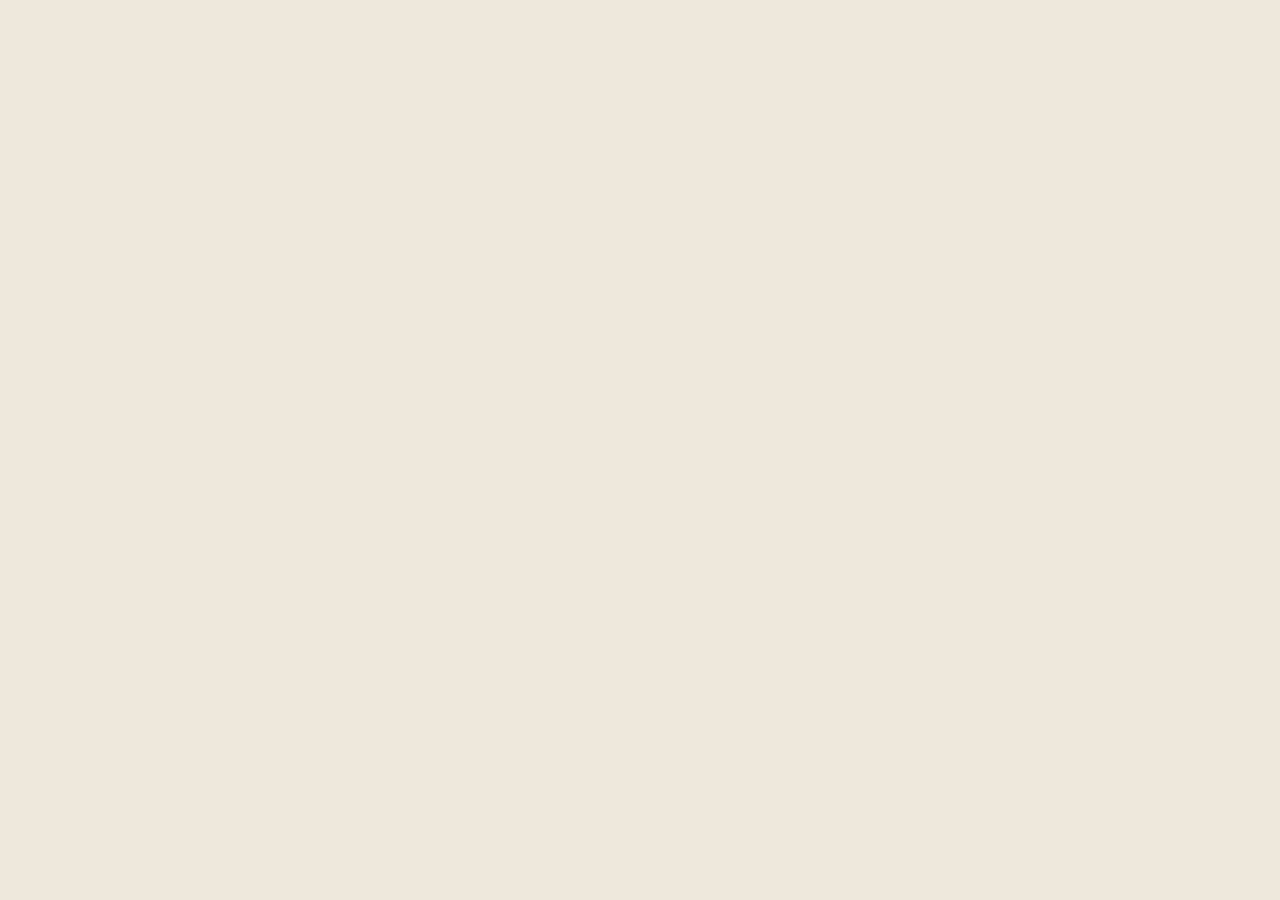
==== world-footprint/index.html @ 635eeeb5 "部署世界足迹公网版（纯前端 + 本地存储）" ====
<!doctype html>
<html lang="zh-CN">
<head>
  <meta charset="UTF-8" />
  <meta name="viewport" content="width=device-width, initial-scale=1.0" />
  <title>世界足迹 · World Footprint</title>
  <script type="module" crossorigin src="./assets/index-CyXWu9of.js"></script>
  <link rel="stylesheet" crossorigin href="./assets/index-BVvyzvWM.css">
</head>
<body>
  <div id="root"></div>
</body>
</html>
---- world-footprint/assets/index-BVvyzvWM.css ----
:root{font-family:Inter,-apple-system,BlinkMacSystemFont,PingFang SC,sans-serif;color:#342f28;background:#eee8dc;font-synthesis:none}*{box-sizing:border-box}html,body,#root{width:100%;min-width:320px;height:100%;margin:0;overflow:hidden}button,input,textarea{font:inherit}button{color:inherit}.paper-stage{--ink: #3b342b;position:relative;width:100%;height:100%;display:grid;place-items:center;overflow:hidden;perspective:1500px;background:radial-gradient(circle at 18% 18%,rgba(255,255,255,.9),transparent 30%),radial-gradient(circle at 82% 76%,rgba(211,176,126,.24),transparent 34%),linear-gradient(145deg,#f5f0e6,#e9e0d1);transition:opacity .7s ease,transform .8s cubic-bezier(.2,.8,.2,1)}.paper-stage-leaving{opacity:0;transform:scale(1.035)}.paper-orbit{position:absolute;border:1px solid rgba(91,76,58,.12);border-radius:50%;pointer-events:none}.paper-orbit-a{width:70vw;height:70vw;left:-35vw;top:-42vw}.paper-orbit-b{width:56vw;height:56vw;right:-28vw;bottom:-36vw}.paper-sheet{--paper-x: 50%;--paper-y: 50%;--paper-rx: 0deg;--paper-ry: 0deg;--paper-tx: 0px;--paper-ty: 0px;position:relative;width:min(680px,calc(100vw - 44px));min-height:min(72vh,650px);padding:clamp(42px,7vw,74px);display:flex;flex-direction:column;background:#fbf8ef;border:1px solid rgba(110,91,65,.1);border-radius:28px 76px 34px 64px/58px 32px 72px 40px;clip-path:polygon(2% 1%,25% 2%,49% 0,74% 1.5%,97% 0,100% 6%,99% 27%,100% 51%,98.5% 74%,100% 94%,96% 99%,71% 98%,49% 100%,25% 98%,4% 100%,0 94%,1.5% 71%,0 48%,1.5% 24%,0 6%);filter:drop-shadow(0 32px 42px rgba(84,65,42,.16)) drop-shadow(0 5px 10px rgba(84,65,42,.07));transform-style:preserve-3d;transform:translate3d(var(--paper-tx),var(--paper-ty),0) rotateX(var(--paper-rx)) rotateY(var(--paper-ry));transition:transform .18s ease-out,box-shadow .35s ease;cursor:url("data:image/svg+xml,%3Csvg xmlns='http://www.w3.org/2000/svg' width='28' height='28'%3E%3Ccircle cx='14' cy='14' r='7' fill='none' stroke='%23957b57' stroke-width='1.4'/%3E%3Ccircle cx='14' cy='14' r='2' fill='%23957b57'/%3E%3C/svg%3E") 14 14,crosshair}.paper-sheet:before,.paper-sheet:after{content:"";position:absolute;pointer-events:none}.paper-sheet:before{top:17px;right:20px;bottom:19px;left:17px;border:1px solid rgba(106,87,62,.08);border-radius:24px 64px 30px 52px/48px 28px 58px 36px}.paper-sheet:after{width:96px;height:58px;right:6px;bottom:2px;background:radial-gradient(ellipse at bottom right,rgba(225,211,188,.62),rgba(255,253,246,.12) 68%,transparent 70%);transform:rotate(-3deg);filter:blur(.2px)}.paper-grain{position:absolute;top:0;right:0;bottom:0;left:0;opacity:.19;pointer-events:none;background-image:url("data:image/svg+xml,%3Csvg viewBox='0 0 180 180' xmlns='http://www.w3.org/2000/svg'%3E%3Cfilter id='n'%3E%3CfeTurbulence type='fractalNoise' baseFrequency='.85' numOctaves='3' stitchTiles='stitch'/%3E%3C/filter%3E%3Crect width='100%25' height='100%25' filter='url(%23n)' opacity='.25'/%3E%3C/svg%3E");mix-blend-mode:multiply}.paper-light{position:absolute;top:0;right:0;bottom:0;left:0;pointer-events:none;opacity:.72;background:radial-gradient(circle 210px at var(--paper-x) var(--paper-y),rgba(255,255,255,.92),rgba(247,225,190,.15) 48%,transparent 72%);transition:background-position .15s ease}.paper-kicker,.paper-note,.eyebrow{font-size:10px;font-weight:600;letter-spacing:.2em;text-transform:uppercase;color:#987e5b}.paper-mark{margin-top:52px;color:#b76f50;font-size:30px;transform:translateZ(24px)}.paper-sheet h1{position:relative;margin:20px 0 22px;color:var(--ink);font-family:"Noto Serif SC",Songti SC,serif;font-size:clamp(38px,5.2vw,60px);line-height:1.28;font-weight:600;letter-spacing:-.035em;transform:translateZ(28px)}.paper-copy{position:relative;max-width:510px;margin:0;color:#756b5e;font-family:"Noto Serif SC",serif;font-size:14px;line-height:2;transform:translateZ(18px)}.paper-rule{width:100%;height:1px;margin:auto 0 24px;background:linear-gradient(90deg,#cbb89c,transparent)}.paper-enter{position:relative;width:100%;padding:15px 0;display:flex;justify-content:space-between;border:0;border-bottom:1px solid #675b4b;background:transparent;font-family:"Noto Serif SC",serif;font-size:16px;cursor:pointer;transition:color .25s,padding .25s}.paper-enter:hover{color:#b65f45;padding-left:8px;padding-right:8px}.paper-note{margin-top:16px;opacity:.68}.paper-stage-caption{position:absolute;bottom:22px;margin:0;color:#8b7e6d;font:11px "Noto Serif SC",serif;letter-spacing:.2em}.world-app{position:relative;width:100%;height:100%;overflow:hidden;color:#352f29;background:radial-gradient(circle at 75% 30%,rgba(255,255,255,.92),transparent 29%),linear-gradient(142deg,#f5efe5,#e7ddce 58%,#d9c9b4);transition:background .7s ease,color .7s ease;cursor:url("data:image/svg+xml,%3Csvg xmlns='http://www.w3.org/2000/svg' width='30' height='30'%3E%3Ccircle cx='15' cy='15' r='10' fill='none' stroke='%23946f52' stroke-width='1.2'/%3E%3Cpath d='M15 2v7M15 21v7M2 15h7M21 15h7' stroke='%23946f52' stroke-width='1.2'/%3E%3Ccircle cx='15' cy='15' r='2' fill='%23b9664c'/%3E%3C/svg%3E") 15 15,crosshair}.world-app-evening{color:#3e302d;background:radial-gradient(circle at 70% 26%,rgba(255,241,222,.9),transparent 30%),linear-gradient(145deg,#ead8ca,#d9b8aa 53%,#bda3a2)}.ambient{position:absolute;border-radius:50%;filter:blur(30px);opacity:.42;pointer-events:none}.ambient-a{width:320px;height:320px;top:-140px;right:12%;background:#fff7e9}.ambient-b{width:260px;height:260px;bottom:-100px;left:9%;background:#d7a88d}.world-header{position:absolute;z-index:20;top:0;left:0;right:0;height:76px;padding:0 clamp(20px,4vw,58px);display:flex;align-items:center;justify-content:space-between;border-bottom:1px solid rgba(88,70,49,.13);background:#f7f2e985;-webkit-backdrop-filter:blur(14px);backdrop-filter:blur(14px)}.brand{display:flex;align-items:center;gap:12px}.brand>span{font-size:23px;color:#b76549}.brand div{display:grid;gap:2px}.brand strong{font:600 17px "Noto Serif SC",serif;letter-spacing:.08em}.brand small{color:#887a68;font-size:9px;letter-spacing:.17em}.world-header nav{display:flex;align-items:center;gap:6px}.world-header nav button{padding:9px 14px;border:0;border-radius:999px;background:transparent;color:#62584c;font-size:12px;cursor:pointer;transition:background .25s,transform .25s}.world-header nav button:hover{background:#ffffff8c;transform:translateY(-1px)}.world-header .mode-button{border:1px solid rgba(112,88,61,.22);margin-left:5px}.world-header nav .nav-active{background:#b9684f;color:#fff;box-shadow:0 6px 16px #b9684f33}.search-box{position:relative;display:flex;align-items:center}.search-results{position:absolute;top:100%;left:0;right:0;margin-top:8px;background:#fffffff2;border-radius:10px;box-shadow:0 4px 20px #00000026;max-height:300px;overflow-y:auto;z-index:1000}.search-result-item{display:flex;flex-direction:column;padding:12px 16px;border:none;background:transparent;text-align:left;cursor:pointer;border-bottom:1px solid rgba(0,0,0,.05);transition:background .15s}.search-result-item:last-child{border-bottom:none}.search-result-item:hover{background:#b7684f14}.search-result-name{font-size:13px;color:#3f382f;margin-bottom:2px}.search-result-type{font-size:11px;color:#999;text-transform:capitalize}.search-input{padding:8px 14px;border:1px solid rgba(201,169,110,.3);border-radius:20px;background:#fffffff2;color:#3f382f;font-size:13px;width:200px;outline:none;transition:all .2s}.search-input:focus{border-color:#b9684f;box-shadow:0 0 0 2px #c9a96e33;width:240px}.search-input::placeholder{color:#999}.search-clear{position:absolute;right:10px;background:none;border:none;color:#999;font-size:18px;cursor:pointer;padding:0;width:20px;height:20px;display:flex;align-items:center;justify-content:center}.search-clear:hover{color:#b9684f}.globe-shell{position:absolute;top:60px;right:0;bottom:0;left:0;overflow:hidden}.globe-host{position:absolute;top:0;right:0;bottom:0;left:0;z-index:2}.globe-host canvas{outline:none}.globe-halo{position:absolute;z-index:1;width:min(54vw,710px);aspect-ratio:1;left:50%;top:51%;transform:translate(-30%,-50%);border-radius:50%;background:radial-gradient(circle,rgba(255,255,255,.5),rgba(215,171,132,.13) 52%,transparent 70%);filter:blur(18px);pointer-events:none}.globe-loading{position:absolute;z-index:5;left:50%;top:50%;color:#8d7c69;font:13px "Noto Serif SC",serif;letter-spacing:.12em}.globe-zoom-controls{position:absolute;z-index:18;right:28px;bottom:28px;display:grid;grid-template-columns:40px 40px auto;gap:7px;pointer-events:auto}.globe-zoom-controls button{height:40px;padding:0;border:1px solid rgba(105,82,56,.18);border-radius:12px;background:#f9f4ebdb;color:#65594c;box-shadow:0 8px 22px #4d39251a;-webkit-backdrop-filter:blur(12px);backdrop-filter:blur(12px);font-size:20px;cursor:pointer;transition:transform .18s ease,background .18s ease}.globe-zoom-controls button:hover{transform:translateY(-2px);background:#fffbf4fa}.globe-zoom-controls .globe-china-button{padding:0 14px;font-size:11px;letter-spacing:.06em}.globe-guide{position:absolute;z-index:10;left:clamp(24px,7vw,104px);top:50%;width:min(360px,33vw);transform:translateY(-42%);pointer-events:none;transition:opacity .28s ease,transform .32s ease,visibility .28s}.globe-guide-hidden{opacity:0;visibility:hidden;transform:translate(-20px,-42%)}.globe-guide h1{margin:16px 0 20px;font:600 clamp(34px,4vw,58px)/1.28 "Noto Serif SC",serif;letter-spacing:-.045em}.globe-guide p{color:#7f7162;font:12px "Noto Serif SC",serif;letter-spacing:.08em}.zoom-hint{position:absolute;z-index:12;left:50%;bottom:24px;padding:8px 14px;border:1px solid rgba(105,82,56,.14);border-radius:999px;background:#f8f2e8c2;color:#746858;font-size:10px;letter-spacing:.08em;-webkit-backdrop-filter:blur(12px);backdrop-filter:blur(12px);opacity:0;visibility:hidden;transform:translate(-50%,8px);pointer-events:none;transition:opacity .25s ease,transform .25s ease,visibility .25s}.zoom-hint-visible{opacity:1;visibility:visible;transform:translate(-50%)}.world-counter{position:absolute;z-index:10;left:clamp(24px,7vw,104px);bottom:34px;display:flex;align-items:center;gap:8px;color:#766958;font-size:11px;letter-spacing:.08em}.world-counter span{color:#af6048;font-size:16px;font-weight:600}.world-counter i{width:24px;height:1px;background:#5b49344d}.globe-label{padding:9px 11px;display:grid;gap:3px;border:1px solid rgba(255,255,255,.45);border-radius:8px;background:#362d26c7;color:#fff;-webkit-backdrop-filter:blur(9px);backdrop-filter:blur(9px)}.globe-label b{font:13px "Noto Serif SC",serif}.globe-label span{color:#eadaca;font-size:10px}.place-label{position:relative;display:flex;align-items:center;gap:4px;color:#fffaf1;text-shadow:0 1px 4px rgba(27,25,24,.9),0 0 9px rgba(27,25,24,.65);white-space:nowrap;padding:0;border:0;background:transparent;pointer-events:auto;cursor:pointer;transform:translate(-2px,-50%) scale(var(--label-scale, .8));transform-origin:left center;transition:opacity .16s ease}.place-label i{width:4px;height:4px;border-radius:50%;background:#f4bf82;box-shadow:0 0 0 2px #f4bf823b,0 0 8px #f4bf82e6}.place-label span{font:600 10px "Noto Serif SC",Songti SC,serif;letter-spacing:.02em}.place-label small{color:#fff6e7bd;font-size:7px}.place-label-capital{color:#fffaf1}.place-label-province{color:#fff0ce}.place-label-global-city{color:#f8e6d0;font-weight:600}.place-label-global-city i{background:#e8a070;box-shadow:0 0 0 2px #e8a07033,0 0 8px #e8a070b3}.place-label-prefecture{color:#f9ead4}.place-label-prefecture span{font-size:9px;font-weight:500}.place-label-county{color:#eee2d2;opacity:.9}.place-label-county span{font-size:8px;font-weight:500}.place-label-province i,.place-label-prefecture i,.place-label-county i{background:#f07a5d;box-shadow:0 0 0 2px #f07a5d2e,0 0 7px #f07a5da6}.place-label-search{z-index:3;padding:5px 8px;border-radius:999px;background:#423227d6;transform:translate(-2px,-50%) scale(1)}.place-label-search span{font-size:12px;font-weight:700}.place-label-visited{color:gold;font-weight:700}.place-label-visited i{background:gold;box-shadow:0 0 0 3px #ffd70066,0 0 12px #ffd700cc}.place-label-visited small:last-child{color:gold;font-weight:700;margin-left:2px}.archive-page{position:absolute;z-index:8;top:76px;right:0;bottom:0;left:0;overflow-y:auto;padding:clamp(52px,7vw,96px) clamp(24px,8vw,120px) 100px;background:radial-gradient(circle at 84% 10%,rgba(255,255,255,.75),transparent 26%),linear-gradient(145deg,#f7f1e7f5,#e6d8c6f5)}.archive-paper{position:fixed;pointer-events:none;border:1px solid rgba(117,91,60,.08);border-radius:50%}.archive-paper-a{width:420px;height:420px;right:-160px;top:160px}.archive-paper-b{width:300px;height:300px;left:-130px;bottom:-100px}.archive-hero{position:relative;max-width:1120px;margin:0 auto;display:flex;align-items:flex-start;justify-content:space-between;gap:32px}.archive-hero h1{margin:16px 0 18px;font:600 clamp(42px,6vw,76px)/1.18 "Noto Serif SC","Songti SC",serif;letter-spacing:-.055em}.archive-hero p{max-width:480px;margin:0;color:#776a5b;font:14px/1.9 "Noto Serif SC",Songti SC,serif}.archive-back{padding:11px 17px;border:1px solid rgba(104,79,50,.18);border-radius:999px;background:#ffffff7a;color:#6d6051;cursor:pointer}.archive-summary{max-width:1120px;margin:54px auto 78px;display:grid;grid-template-columns:repeat(5,1fr);border-top:1px solid rgba(104,79,50,.16);border-bottom:1px solid rgba(104,79,50,.16)}.archive-summary article{min-height:132px;padding:24px;display:flex;flex-direction:column;justify-content:flex-end;border-right:1px solid rgba(104,79,50,.13)}.archive-summary article:last-child{border-right:0}.archive-summary strong{color:#ad624b;font:600 40px "Noto Serif SC",serif}.archive-summary span{color:#817463;font-size:11px;letter-spacing:.08em}.province-progress{max-width:1120px;margin:0 auto 40px;padding:20px 0}.province-progress .progress-bar{width:100%;height:8px;background:#c9a96e26;border-radius:4px;overflow:hidden;margin-bottom:12px}.province-progress .progress-fill{height:100%;background:linear-gradient(90deg,#c68b6d,#a95643);border-radius:4px;transition:width .5s ease}.province-progress span{color:#817463;font-size:13px;letter-spacing:.05em}.archive-section-title{max-width:1120px;margin:0 auto 24px;display:flex;align-items:flex-end;justify-content:space-between}.archive-section-title h2{margin:7px 0 0;font:600 26px "Noto Serif SC",serif}.archive-section-title>span{color:#8b7d6b;font-size:11px}.archive-grid{max-width:1120px;margin:0 auto;display:grid;grid-template-columns:repeat(2,minmax(0,1fr));gap:16px}.archive-card{position:relative;min-height:260px;padding:28px;overflow:hidden;text-align:left;border:1px solid rgba(103,79,50,.13);border-radius:22px 48px 24px 36px/34px 22px 42px 28px;background:#fdf9f1c7;color:#393229;box-shadow:0 16px 35px #533e2612;transition:transform .25s ease,box-shadow .25s ease,border-color .25s ease}.archive-card:hover{transform:translateY(-4px) rotate(-.25deg);border-color:#b4674c47;box-shadow:0 24px 46px #533e261f}.archive-index{position:absolute;top:18px;right:22px;color:#ad624b40;font:600 42px "Noto Serif SC",serif}.archive-card-date{color:#b16a52;font-size:10px;letter-spacing:.12em}.archive-card h3{max-width:76%;margin:20px 0 9px;font:600 24px "Noto Serif SC",serif}.archive-card-place{margin:0;color:#a16450;font-size:11px}.archive-card-story{display:-webkit-box;margin:24px 0 28px;overflow:hidden;color:#74695b;font:13px/1.8 "Noto Serif SC",serif;-webkit-line-clamp:2;-webkit-box-orient:vertical}.archive-card footer{position:absolute;left:28px;right:28px;bottom:22px;display:flex;justify-content:space-between;align-items:center;gap:10px;color:#8c7e6d;font-size:10px}.archive-card-actions{display:flex;align-items:center;gap:8px}.archive-share-button{padding:6px 12px;border:1px solid rgba(183,104,79,.45);border-radius:999px;background:#b7684f1a;color:#b7684f;font-size:11px;font-weight:600;cursor:pointer;transition:background .15s,border-color .15s,transform .15s}.archive-share-button:hover:not(:disabled){background:#b7684f;color:#fff;transform:translateY(-1px)}.archive-share-button:disabled{cursor:default;opacity:.75}.archive-share-button.shared{border-color:#684f3233;background:#684f3214;color:#7d7062}.archive-detail-button{padding:6px 4px;border:0;background:transparent;color:#8c7e6d;font-size:11px;cursor:pointer}.archive-detail-button:hover{color:#b7684f}.archive-empty{max-width:1120px;min-height:320px;margin:0 auto;display:grid;place-items:center;align-content:center;gap:10px;border:1px dashed rgba(104,79,50,.18);border-radius:32px;color:#817362;text-align:center}.archive-empty>span{color:#b76850;font-size:30px}.archive-empty h3{margin:0;font:600 22px "Noto Serif SC",serif}.archive-empty p{margin:0;font-size:12px}.archive-empty button{margin-top:8px;padding:10px 16px;border:0;border-radius:999px;background:#b9684f;color:#fff;cursor:pointer}.modal-overlay{position:fixed;z-index:100;top:0;right:0;bottom:0;left:0;display:grid;place-items:center;padding:22px;background:#493a2c38;-webkit-backdrop-filter:blur(9px);backdrop-filter:blur(9px);animation:fade-in .25s ease}.modal-card{width:min(500px,100%);max-height:min(760px,calc(100vh - 44px));overflow:auto;padding:28px;border:1px solid rgba(106,84,57,.18);border-radius:20px;background:#fcf8f0f5;box-shadow:0 28px 80px #4b392533;animation:card-in .35s cubic-bezier(.2,.8,.2,1);display:flex;flex-direction:column}.modal-header,.side-panel>header{display:flex;align-items:flex-start;justify-content:space-between;gap:18px}.modal-header h2,.side-panel h2,.detail-copy h2{margin:6px 0 0;font:600 25px "Noto Serif SC",serif}.icon-button{width:34px;height:34px;border:1px solid rgba(91,72,49,.16);border-radius:50%;background:#ffffff80;font-size:20px;cursor:pointer}.coordinate-row{margin:24px 0 16px;padding:12px 14px;display:flex;justify-content:space-between;gap:12px;border-radius:10px;background:#f1e9dc;color:#877764;font-size:11px}.coordinate-row strong{color:#ac654d;font-weight:500}.field{width:100%;margin-bottom:12px;padding:13px 14px;border:1px solid rgba(103,81,55,.17);border-radius:10px;outline:none;background:#ffffff85;color:#3f382f;transition:border .2s,box-shadow .2s}.field:focus{border-color:#c8876e;box-shadow:0 0 0 3px #c9876e1a}.field-area{min-height:96px;resize:vertical;font-family:"Noto Serif SC",serif;line-height:1.7}.date-field{display:flex;justify-content:space-between;align-items:center;margin:4px 0 14px;color:#776a5b;font-size:12px}.date-field input{padding:8px;border:1px solid rgba(103,81,55,.17);border-radius:8px;background:#fffaf2;color:#4e4439}.photo-drop{padding:18px;display:grid;place-items:center;gap:5px;border:1px dashed #c5a98b;border-radius:12px;color:#a56450;cursor:pointer}.photo-drop input{display:none}.photo-drop small{color:#948675;font-size:10px}.preview-grid{margin-top:10px;display:grid;grid-template-columns:repeat(5,1fr);gap:6px}.preview-grid img{width:100%;aspect-ratio:1;object-fit:cover;border-radius:7px}.modal-actions{margin-top:auto;display:flex;justify-content:flex-end;gap:8px;padding-top:16px;border-top:1px solid rgba(106,84,57,.08);flex-shrink:0;position:sticky;bottom:0;background:#fcf8f0f5}.button-quiet,.button-primary{padding:11px 17px;border-radius:999px;cursor:pointer}.button-quiet{border:1px solid rgba(103,81,55,.18);background:transparent}.button-primary{border:0;background:#b9684f;color:#fff;box-shadow:0 8px 20px #b9684f38}.button-primary:disabled{opacity:.55}.detail-card{padding:0;overflow:hidden;position:relative}.detail-close{position:absolute;z-index:3;top:14px;right:14px;background:#faf6eecc}.detail-photo{position:relative;height:290px;background:#e5d9c8}.detail-photo>img{width:100%;height:100%;object-fit:cover}.photo-nav{position:absolute;left:50%;bottom:12px;transform:translate(-50%);padding:5px 8px;display:flex;align-items:center;gap:10px;border-radius:999px;background:#342b249e;color:#fff;font-size:10px}.photo-nav button{border:0;background:transparent;color:#fff;cursor:pointer}.detail-copy{padding:26px}.detail-location{color:#ad654d;font-size:12px}.detail-story{color:#716659;font:14px/1.9 "Noto Serif SC",serif;white-space:pre-wrap}.detail-footer{margin-top:18px;padding-top:15px;display:flex;justify-content:space-between;border-top:1px solid rgba(99,77,52,.13);color:#8b7d6c;font-size:11px}.detail-footer button{border:0;background:transparent;color:#b26050;cursor:pointer}.side-panel{position:fixed;z-index:50;top:88px;right:22px;bottom:22px;width:min(360px,calc(100vw - 44px));padding:24px;overflow:auto;border:1px solid rgba(99,77,52,.15);border-radius:18px;background:#f9f4ebe0;box-shadow:0 24px 70px #4a392726;-webkit-backdrop-filter:blur(18px);backdrop-filter:blur(18px);animation:panel-in .35s ease}.stats-grid{margin-top:28px;display:grid;grid-template-columns:1fr 1fr;gap:10px}.stats-grid article{min-height:122px;padding:18px;display:flex;flex-direction:column;justify-content:flex-end;border-radius:13px;background:#ffffff7a;border:1px solid rgba(101,79,52,.11)}.stats-grid strong{color:#ae634b;font:600 34px "Noto Serif SC",serif}.stats-grid span{color:#817362;font-size:11px}.timeline-list{margin-top:24px;display:grid}.timeline-item{position:relative;padding:15px 10px 15px 24px;display:grid;gap:3px;text-align:left;border:0;border-left:1px solid #d4bfaa;background:transparent;cursor:pointer}.timeline-item:hover{background:#ffffff6b}.timeline-dot{position:absolute;width:8px;height:8px;left:-4px;top:22px;border-radius:50%;background:#b9684f;box-shadow:0 0 0 5px #b9684f1a}.timeline-item small{color:#ad6952;font-size:9px}.timeline-item strong{font:500 14px "Noto Serif SC",serif}.timeline-item em{color:#918272;font-size:10px;font-style:normal}.empty-state{color:#8f8170;font:14px "Noto Serif SC",serif}.achievement-toast{position:fixed;z-index:120;left:50%;bottom:28px;transform:translate(-50%);min-width:310px;padding:14px 20px;display:flex;gap:14px;align-items:center;border:1px solid rgba(166,102,76,.22);border-radius:16px;background:#fcf7eef0;box-shadow:0 18px 50px #503b262e;animation:toast-in .4s ease,toast-out .4s 2.9s forwards}.achievement-toast>span{font-size:28px}.achievement-toast div{display:grid;gap:2px}.achievement-toast small{color:#a56954;font-size:9px;letter-spacing:.12em}.achievement-toast strong{font:600 15px "Noto Serif SC",serif}.achievement-toast p{margin:0;color:#847666;font-size:10px}@keyframes fade-in{0%{opacity:0}}@keyframes card-in{0%{opacity:0;transform:translateY(15px) scale(.97)}}@keyframes panel-in{0%{opacity:0;transform:translate(20px)}}@keyframes toast-in{0%{opacity:0;transform:translate(-50%,18px)}}@keyframes toast-out{to{opacity:0;transform:translate(-50%,18px)}}@media (max-width: 780px){.paper-sheet{min-height:76vh;padding:38px 32px}.paper-mark{margin-top:28px}.world-header{height:66px;padding:0 16px}.brand small{display:none}.world-header nav button{padding:8px 9px;font-size:11px}.globe-shell{top:64px;right:0;bottom:0;left:0}.globe-guide{top:110px;left:20px;width:calc(100% - 40px);transform:none}.globe-guide h1{margin:10px 0 8px;font-size:30px}.globe-guide p{font-size:10px}.globe-halo{width:88vw;left:50%;top:61%;transform:translate(-50%,-50%)}.world-counter{left:20px;bottom:20px}.globe-zoom-controls{right:14px;bottom:16px;grid-template-columns:36px 36px auto}.globe-zoom-controls button{height:36px}.side-panel{top:76px;right:12px;bottom:12px}.preview-grid{grid-template-columns:repeat(4,1fr)}.archive-page{top:66px;right:0;bottom:0;left:0;padding:42px 18px 70px}.archive-hero{display:grid}.archive-hero h1{font-size:44px}.archive-back{justify-self:start}.archive-summary{grid-template-columns:1fr 1fr;margin:38px auto 56px}.archive-summary article:nth-child(2){border-right:0}.archive-summary article:nth-child(-n+4){border-bottom:1px solid rgba(104,79,50,.13)}.archive-summary article:last-child{grid-column:1 / -1}.archive-grid{grid-template-columns:1fr}.modal-card{overflow-y:auto;-webkit-overflow-scrolling:touch}.footprint-picker-item{padding:8px 12px}.footprint-picker-name{font-size:12px;max-width:150px}.footprint-picker-meta{font-size:10px}.composer-label{font-size:12px}.modal-overlay{padding:12px}.modal-card{width:100%;max-height:85vh;padding:16px 14px 12px;border-radius:18px;overflow-y:auto;-webkit-overflow-scrolling:touch;display:flex;flex-direction:column}.modal-card>*{flex-shrink:0}.modal-header h2{font-size:20px}.field{margin-bottom:10px;padding:11px 12px}.field-area{min-height:72px}.photo-drop{padding:14px}.modal-actions{padding-top:12px}.modal-actions .button-primary,.modal-actions .button-quiet{padding:10px 14px;font-size:13px}.coordinate-row{margin:18px 0 12px;padding:10px 12px}.date-field{margin:2px 0 12px}}.community-page{position:absolute;z-index:8;top:76px;right:0;bottom:0;left:0;overflow-y:auto;padding:clamp(32px,5vw,64px) clamp(20px,6vw,80px) 80px;background:radial-gradient(circle at 16% 8%,rgba(255,255,255,.78),transparent 24%),linear-gradient(150deg,#f7f1e7f5,#e6d8c6f5)}.community-hero{max-width:1240px;margin:0 auto 48px;display:flex;align-items:center;justify-content:space-between;gap:40px}.community-hero h1{margin:12px 0 14px;font:600 clamp(40px,5.6vw,68px)/1.2 "Noto Serif SC",serif;letter-spacing:-.04em;color:#3b342b}.community-hero p{max-width:520px;margin:0;color:#6b6052;font:15px/1.8 "Noto Serif SC",serif}.community-compose-button{padding:14px 26px;border:0;border-radius:999px;background:linear-gradient(135deg,#d48f6f,#b7684f);color:#fff;font:600 14px "Noto Serif SC",serif;letter-spacing:.05em;cursor:pointer;box-shadow:0 12px 28px #b7684f40;transition:transform .2s,box-shadow .2s}.community-compose-button:hover{transform:translateY(-2px);box-shadow:0 16px 36px #b7684f52}.community-hot-places{max-width:1240px;margin:0 auto 40px}.community-hot-places h2{margin:6px 0 0;font:600 22px "Noto Serif SC",serif}.hot-place-list{margin-top:20px;display:flex;gap:12px;flex-wrap:wrap}.hot-place-list button{padding:10px 18px;border:1px solid rgba(104,79,50,.15);border-radius:14px;background:#ffffff73;display:grid;gap:2px;text-align:left;cursor:pointer;transition:transform .2s,background .2s}.hot-place-list button:hover{transform:translateY(-2px);background:#ffffffb3}.hot-place-list strong{font:600 14px "Noto Serif SC",serif;color:#4a4238}.hot-place-list span{font-size:11px;color:#8b7d6b;letter-spacing:.05em}.community-feed-head{max-width:1240px;margin:40px auto 24px;display:flex;align-items:flex-end;justify-content:space-between;gap:24px}.community-feed-head h2{margin:6px 0 0;font:600 22px "Noto Serif SC",serif}.community-feed-head nav{display:flex;gap:8px}.community-feed-head nav button{padding:8px 16px;border:1px solid rgba(104,79,50,.15);border-radius:999px;background:transparent;font-size:12px;color:#6b6052;cursor:pointer;transition:background .2s}.community-feed-head nav button.active{background:#b7684f;color:#fff;border-color:#b7684f}.community-feed{max-width:1240px;margin:0 auto;display:grid;grid-template-columns:repeat(auto-fill,minmax(340px,1fr));gap:20px}.community-empty{max-width:1240px;min-height:280px;margin:0 auto;display:grid;place-items:center;align-content:center;gap:10px;border:1px dashed rgba(104,79,50,.2);border-radius:24px;color:#8b7d6b;text-align:center}.community-empty span{font-size:36px;color:#b7684f}.community-empty button{margin-top:8px;padding:10px 18px;border:0;border-radius:999px;background:#b7684f;color:#fff;cursor:pointer}.story-card{padding:24px;border:1px solid rgba(104,79,50,.12);border-radius:18px;background:#ffffff80;display:flex;flex-direction:column;gap:16px;transition:transform .2s,box-shadow .2s}.story-card:hover{transform:translateY(-3px);box-shadow:0 14px 32px #4a39271f}.story-card-main{border:0;background:transparent;text-align:left;cursor:pointer;padding:0;display:grid;gap:12px}.story-card-main header{display:flex;align-items:center;gap:12px}.story-avatar{width:40px;height:40px;border-radius:50%;background:linear-gradient(135deg,#d48f6f,#b7684f);color:#fff;display:grid;place-items:center;font:600 16px "Noto Serif SC",serif}.story-card header strong{display:block;font:600 14px "Noto Serif SC",serif;color:#3b342b}.story-card header small{display:block;font-size:11px;color:#8b7d6b;letter-spacing:.03em}.story-card h3{margin:0;font:600 17px "Noto Serif SC",serif;color:#3b342b;line-height:1.4}.story-card p{margin:0;color:#6b6052;font:14px/1.7 "Noto Serif SC",serif;display:-webkit-box;-webkit-line-clamp:3;-webkit-box-orient:vertical;overflow:hidden}.story-tags{display:flex;gap:6px;flex-wrap:wrap}.story-tags span{padding:4px 10px;border-radius:999px;background:#b7684f1a;color:#b7684f;font-size:11px;letter-spacing:.05em}.story-card footer{display:flex;gap:14px;padding-top:14px;border-top:1px solid rgba(104,79,50,.08);font-size:12px;color:#8b7d6b}.story-card footer button{border:0;background:transparent;color:#b7684f;cursor:pointer;font-size:13px;padding:0;transition:transform .15s}.story-card footer button:hover{transform:scale(1.1)}.story-card footer button.liked{color:#d9534f}.place-stories-panel{position:fixed;z-index:50;top:88px;right:22px;bottom:22px;width:min(400px,calc(100vw - 44px));padding:24px;overflow-y:auto;border:1px solid rgba(99,77,52,.15);border-radius:18px;background:#f9f4ebeb;box-shadow:0 24px 70px #4a39272e;-webkit-backdrop-filter:blur(18px);backdrop-filter:blur(18px);animation:panel-in .35s ease}.place-stories-panel header{display:flex;align-items:flex-start;justify-content:space-between;gap:18px;margin-bottom:20px}.place-stories-panel h2{margin:6px 0 4px;font:600 22px "Noto Serif SC",serif}.place-stories-panel p{margin:0;font-size:12px;color:#8b7d6b;letter-spacing:.05em}.place-share-button{width:100%;margin-bottom:20px;padding:12px;border:1px solid rgba(183,104,79,.2);border-radius:12px;background:#ffffff80;color:#b7684f;font:600 13px "Noto Serif SC",serif;cursor:pointer;transition:background .2s}.place-share-button:hover{background:#fffc}.place-story-list{display:grid;gap:16px}.story-composer{max-width:560px}.composer-no-footprint{padding:40px 0;text-align:center;color:#8b7d6b}.composer-label{display:grid;gap:8px;margin-bottom:14px;font-size:13px;color:#6b6052}.composer-label select{padding:10px 14px;border:1px solid rgba(104,79,50,.18);border-radius:10px;background:#fff;font:inherit}.footprint-picker{display:flex;flex-wrap:wrap;flex:none;flex-shrink:0;gap:8px;margin-bottom:10px}.footprint-picker-item{position:relative;flex:0 0 auto;max-width:100%;display:inline-flex;align-items:baseline;gap:8px;padding:9px 14px;border:1px solid rgba(104,79,50,.16);border-radius:999px;background:#ffffff8c;text-align:left;cursor:pointer;transition:border-color .15s,background .15s}.footprint-picker-item:hover{background:#ffffffd9}.footprint-picker-item.selected{border-color:#b7684f;background:#b7684f14;box-shadow:0 0 0 2px #b7684f33}.footprint-picker-name{font-size:13px;font-weight:600;color:#3f382f;overflow:hidden;text-overflow:ellipsis;white-space:nowrap;max-width:200px}.footprint-picker-meta{font-size:10px;color:#8b7d6b;white-space:nowrap}.footprint-picker-check{color:#b7684f;font-weight:700}.footprint-picker-hint{margin:0 0 14px;padding:8px 12px;border-radius:8px;background:#b7684f14;color:#8a6a55;font-size:12px;position:relative;z-index:5}.story-content-field{min-height:120px}.visibility-switch{display:flex;gap:8px;margin-bottom:14px}.visibility-switch button{flex:1;padding:10px;border:1px solid rgba(104,79,50,.15);border-radius:10px;background:transparent;font-size:13px;cursor:pointer;transition:background .2s}.visibility-switch button.active{background:#b7684f1a;border-color:#b7684f;color:#b7684f}.story-photo-picker{width:100%;padding:16px;border:1px dashed rgba(183,104,79,.3);border-radius:12px;background:#ffffff4d;color:#b7684f;font-size:13px;cursor:pointer;margin-bottom:14px;display:flex;justify-content:space-between;align-items:center}.story-photo-picker small{font-size:11px;opacity:.7}.story-detail-modal{max-width:640px;padding:0;overflow:hidden}.story-detail-close{position:absolute;top:14px;right:14px;z-index:10;background:#ffffffd9}.story-detail-photo{position:relative;height:320px;background:#e5d9c8}.story-detail-photo img{width:100%;height:100%;object-fit:cover}.story-detail-copy{padding:28px}.story-detail-copy h2{margin:10px 0 8px;font:600 24px "Noto Serif SC",serif}.story-detail-copy .detail-location{margin:8px 0 16px;color:#b7684f;font-size:13px}.story-detail-copy p{margin:0 0 20px;color:#6b6052;font:15px/1.8 "Noto Serif SC",serif;white-space:pre-wrap}.story-detail-copy footer{display:flex;gap:16px;padding-top:18px;border-top:1px solid rgba(104,79,50,.12)}.story-delete{margin-left:auto;border:0;background:transparent;color:#d9534f;font-size:13px;cursor:pointer}.feedback-entry-button{padding:7px 14px;border:1px solid rgba(183,104,79,.35);border-radius:999px;background:#b7684f14;color:#b7684f;font-size:12px;cursor:pointer;transition:background .15s}.feedback-entry-button:hover{background:#b7684f;color:#fff}.feedback-modal{max-width:540px}.feedback-tabs{display:flex;gap:8px;margin:18px 0 14px}.feedback-tabs button{flex:1;padding:9px 12px;border:1px solid rgba(104,79,50,.16);border-radius:999px;background:#ffffff80;font-size:12px;cursor:pointer}.feedback-tabs button.active{border-color:#b7684f;background:#b7684f1a;color:#b7684f;font-weight:600}.feedback-kinds{display:flex;flex-wrap:wrap;gap:8px;margin-bottom:12px}.feedback-kinds button{padding:8px 14px;border:1px solid rgba(104,79,50,.16);border-radius:999px;background:#ffffff80;font-size:12px;cursor:pointer}.feedback-kinds button.active{border-color:#b7684f;background:#b7684f1a;color:#b7684f;font-weight:600}.feedback-done{padding:40px 0;display:grid;gap:12px;justify-items:center;color:#6b6052}.feedback-done span{width:46px;height:46px;display:grid;place-items:center;border-radius:50%;background:#b7684f1f;color:#b7684f;font-size:22px}.feedback-list{display:grid;gap:12px;overflow-y:auto}.feedback-empty{padding:36px 0;text-align:center;color:#8b7d6b}.feedback-item{padding:14px;border:1px solid rgba(104,79,50,.14);border-radius:12px;background:#ffffff8c}.feedback-item.resolved{opacity:.62}.feedback-item header{display:flex;justify-content:space-between;gap:10px;font-size:11px}.feedback-kind{color:#b7684f;font-weight:600}.feedback-time{color:#9c8d7b}.feedback-item p{margin:8px 0;color:#3f382f;font-size:13px;line-height:1.7;white-space:pre-wrap}.feedback-item footer{display:flex;justify-content:space-between;align-items:center;gap:10px;color:#8b7d6b;font-size:11px}.feedback-item footer button{padding:4px 10px;border:1px solid rgba(183,104,79,.3);border-radius:999px;background:transparent;color:#b7684f;font-size:11px;cursor:pointer}.feedback-resolved{color:#7d9a6f;font-weight:600}.search-empty{padding:12px 14px;color:#8b7d6b;font-size:12px;line-height:1.6}
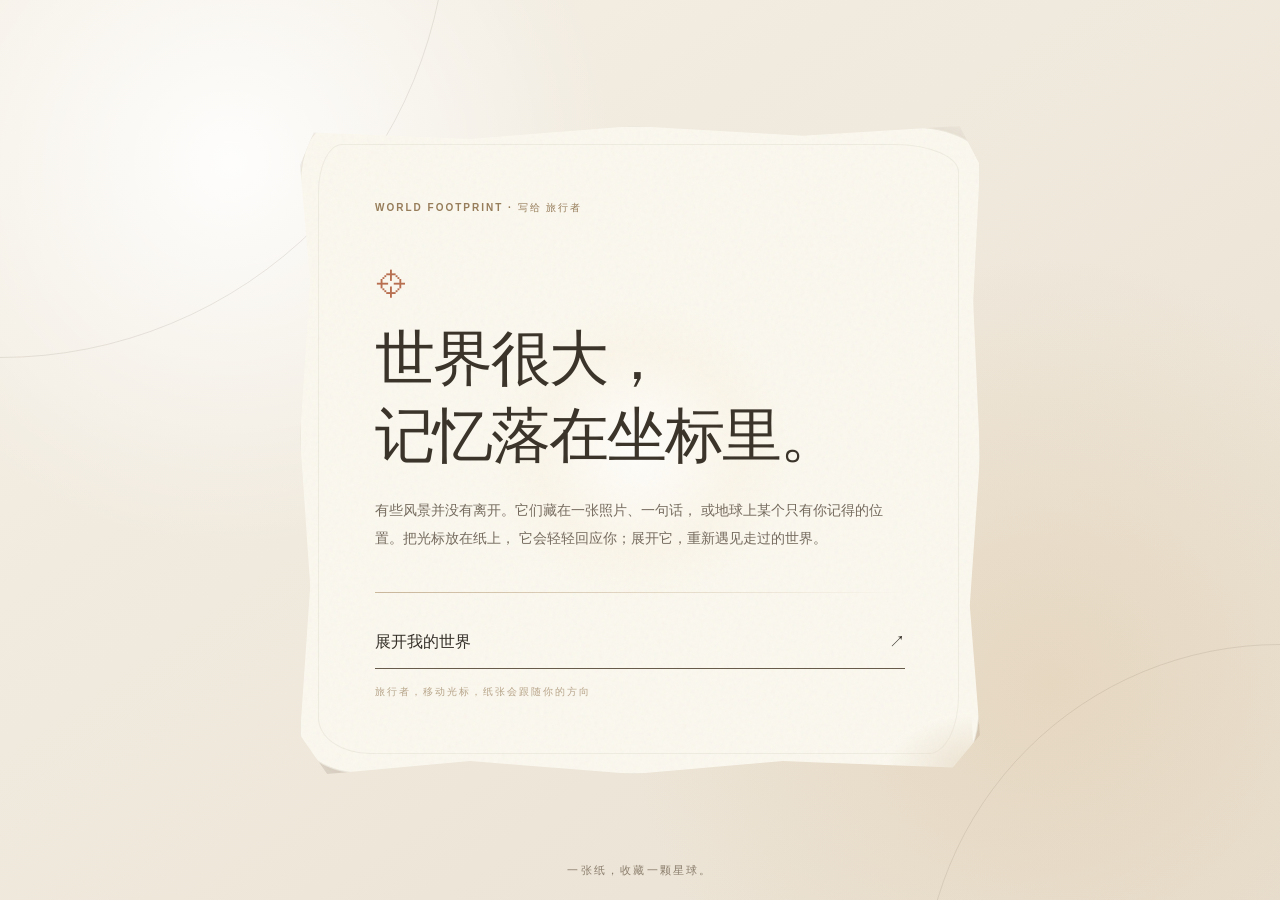
==== commit b6fbb4c4: "修复世界足迹公网版首屏空白（communityStories 空值保护）" ====
--- a/world-footprint/index.html
+++ b/world-footprint/index.html
@@ -4,7 +4,7 @@
   <meta charset="UTF-8" />
   <meta name="viewport" content="width=device-width, initial-scale=1.0" />
   <title>世界足迹 · World Footprint</title>
-  <script type="module" crossorigin src="./assets/index-CyXWu9of.js"></script>
+  <script type="module" crossorigin src="./assets/index-CgmcePYL.js"></script>
   <link rel="stylesheet" crossorigin href="./assets/index-BVvyzvWM.css">
 </head>
 <body>
